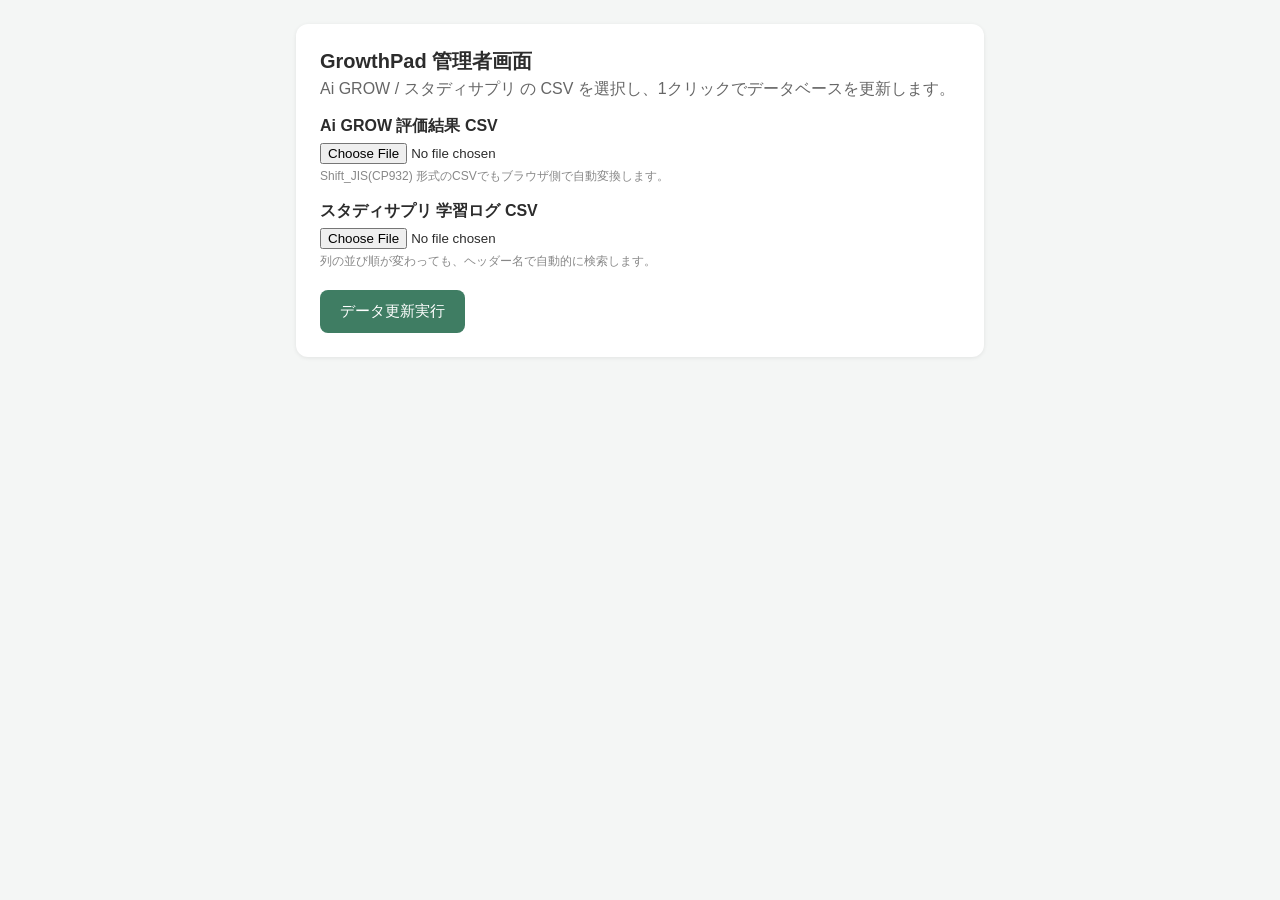
==== growthpad-app/gas/Admin.html @ e68665c2 "Add GrowthPad app based on system design spec PDF Implements the GrowthPad学習支援アプリ per the uploaded s" ====
<!DOCTYPE html>
<html>
<head>
  <base target="_top">
  <meta charset="utf-8">
  <style>
    body { font-family: 'Helvetica Neue', Arial, 'Hiragino Sans', sans-serif; background: #f4f6f5; margin: 0; padding: 24px; color: #2c2c2c; }
    .card { background: #fff; border-radius: 12px; padding: 24px; max-width: 640px; margin: 0 auto 20px; box-shadow: 0 1px 4px rgba(0,0,0,0.08); }
    h1 { font-size: 20px; margin: 0 0 4px; }
    p.lead { color: #666; margin-top: 0; }
    label { display: block; font-weight: 600; margin: 16px 0 6px; }
    input[type=file] { width: 100%; box-sizing: border-box; }
    button { margin-top: 20px; background: #3f7d63; color: #fff; border: none; border-radius: 8px; padding: 12px 20px; font-size: 15px; cursor: pointer; }
    button:disabled { background: #aaa; cursor: not-allowed; }
    #status { margin-top: 16px; padding: 12px; border-radius: 8px; display: none; white-space: pre-wrap; }
    #status.ok { display: block; background: #e5f4ec; color: #256a4a; }
    #status.err { display: block; background: #fbe7e7; color: #a33; }
    .hint { font-size: 12px; color: #888; margin-top: 4px; }
  </style>
</head>
<body>
  <div class="card">
    <h1>GrowthPad 管理者画面</h1>
    <p class="lead">Ai GROW / スタディサプリ の CSV を選択し、1クリックでデータベースを更新します。</p>

    <label for="aigrowFile">Ai GROW 評価結果 CSV</label>
    <input type="file" id="aigrowFile" accept=".csv">
    <div class="hint">Shift_JIS(CP932) 形式のCSVでもブラウザ側で自動変換します。</div>

    <label for="studysapuriFile">スタディサプリ 学習ログ CSV</label>
    <input type="file" id="studysapuriFile" accept=".csv">
    <div class="hint">列の並び順が変わっても、ヘッダー名で自動的に検索します。</div>

    <button id="updateBtn" onclick="runUpdate()">データ更新実行</button>
    <div id="status"></div>
  </div>

  <script>
    function readAsShiftJisText(file) {
      return new Promise(function (resolve, reject) {
        if (!file) { resolve(null); return; }
        var reader = new FileReader();
        reader.onload = function () {
          try {
            var decoder = new TextDecoder('shift_jis');
            resolve(decoder.decode(new Uint8Array(reader.result)));
          } catch (err) {
            reject(err);
          }
        };
        reader.onerror = function () { reject(reader.error); };
        reader.readAsArrayBuffer(file);
      });
    }

    function showStatus(message, isError) {
      var el = document.getElementById('status');
      el.textContent = message;
      el.className = isError ? 'err' : 'ok';
    }

    function callServer(type, csvText) {
      return new Promise(function (resolve, reject) {
        google.script.run
          .withSuccessHandler(resolve)
          .withFailureHandler(reject)
          .processCsvUpload(type, csvText);
      });
    }

    async function runUpdate() {
      var btn = document.getElementById('updateBtn');
      var aigrowFile = document.getElementById('aigrowFile').files[0];
      var studysapuriFile = document.getElementById('studysapuriFile').files[0];

      if (!aigrowFile && !studysapuriFile) {
        showStatus('少なくとも1つのCSVファイルを選択してください。', true);
        return;
      }

      btn.disabled = true;
      showStatus('データ更新中...', false);

      try {
        var results = [];
        if (aigrowFile) {
          var aigrowText = await readAsShiftJisText(aigrowFile);
          results.push(await callServer('AiGROW', aigrowText));
        }
        if (studysapuriFile) {
          var studyText = await readAsShiftJisText(studysapuriFile);
          results.push(await callServer('StudySapuri', studyText));
        }
        var summary = results.map(function (r) { return r.message; }).join('\n');
        showStatus('更新完了！\n' + summary, false);
      } catch (err) {
        showStatus('エラー: ' + (err && err.message ? err.message : err), true);
      } finally {
        btn.disabled = false;
      }
    }
  </script>
</body>
</html>
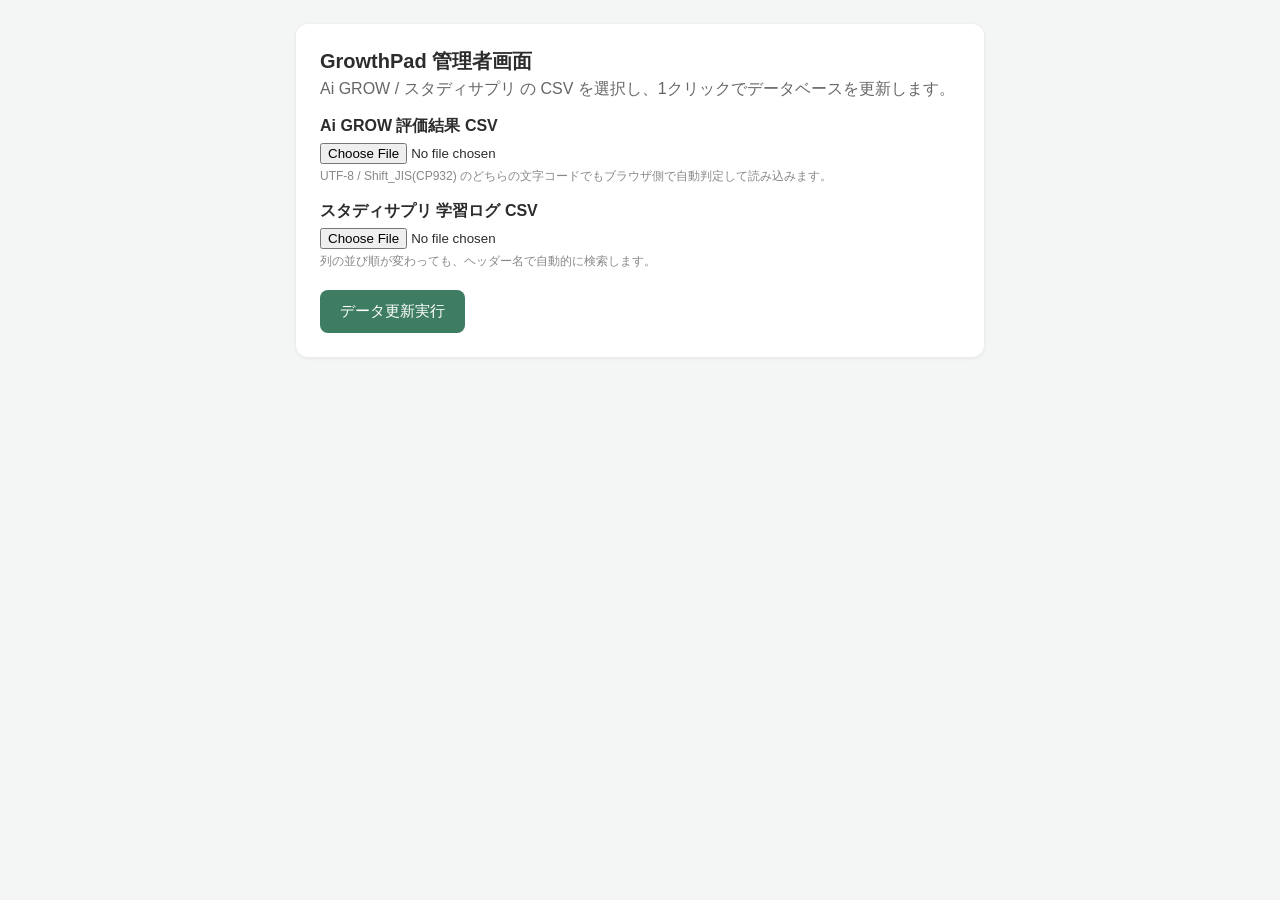
==== commit f3233673: "Auto-detect CSV encoding instead of forcing Shift_JIS CSV exports from Ai GROW / StudySapuri admin s" ====
--- a/growthpad-app/gas/Admin.html
+++ b/growthpad-app/gas/Admin.html
@@ -25,7 +25,7 @@
 
     <label for="aigrowFile">Ai GROW 評価結果 CSV</label>
     <input type="file" id="aigrowFile" accept=".csv">
-    <div class="hint">Shift_JIS(CP932) 形式のCSVでもブラウザ側で自動変換します。</div>
+    <div class="hint">UTF-8 / Shift_JIS(CP932) のどちらの文字コードでもブラウザ側で自動判定して読み込みます。</div>
 
     <label for="studysapuriFile">スタディサプリ 学習ログ CSV</label>
     <input type="file" id="studysapuriFile" accept=".csv">
@@ -36,14 +36,25 @@
   </div>
 
   <script>
-    function readAsShiftJisText(file) {
+    // CSVの文字コードはエクスポート元によって UTF-8 / Shift_JIS のどちらもあり得るため、
+    // まず UTF-8 として厳密デコードを試み、失敗したら Shift_JIS にフォールバックする。
+    function readAsTextAutoDetect(file) {
       return new Promise(function (resolve, reject) {
         if (!file) { resolve(null); return; }
         var reader = new FileReader();
         reader.onload = function () {
           try {
-            var decoder = new TextDecoder('shift_jis');
-            resolve(decoder.decode(new Uint8Array(reader.result)));
+            var bytes = new Uint8Array(reader.result);
+            // UTF-8 BOM (EF BB BF) が付いている場合はそれを取り除いて UTF-8 で読む
+            if (bytes.length >= 3 && bytes[0] === 0xEF && bytes[1] === 0xBB && bytes[2] === 0xBF) {
+              resolve(new TextDecoder('utf-8').decode(bytes.subarray(3)));
+              return;
+            }
+            try {
+              resolve(new TextDecoder('utf-8', { fatal: true }).decode(bytes));
+            } catch (utf8Error) {
+              resolve(new TextDecoder('shift_jis').decode(bytes));
+            }
           } catch (err) {
             reject(err);
           }
@@ -84,11 +95,11 @@
       try {
         var results = [];
         if (aigrowFile) {
-          var aigrowText = await readAsShiftJisText(aigrowFile);
+          var aigrowText = await readAsTextAutoDetect(aigrowFile);
           results.push(await callServer('AiGROW', aigrowText));
         }
         if (studysapuriFile) {
-          var studyText = await readAsShiftJisText(studysapuriFile);
+          var studyText = await readAsTextAutoDetect(studysapuriFile);
           results.push(await callServer('StudySapuri', studyText));
         }
         var summary = results.map(function (r) { return r.message; }).join('\n');
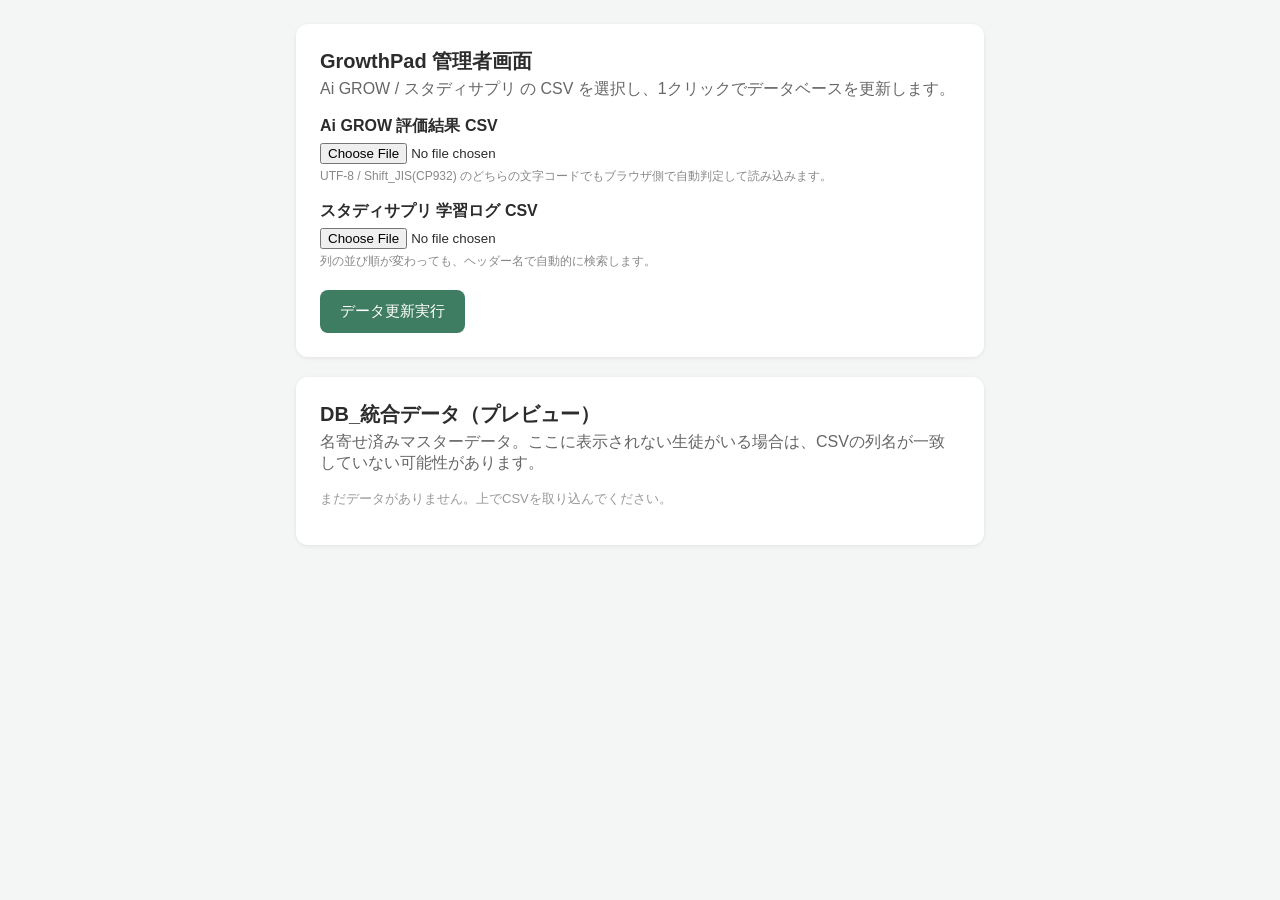
==== commit 3ec0b149: "Add DB_統合データ preview and header-mismatch warnings to admin screen The admin screen only ever showed " ====
--- a/growthpad-app/gas/Admin.html
+++ b/growthpad-app/gas/Admin.html
@@ -16,6 +16,11 @@
     #status.ok { display: block; background: #e5f4ec; color: #256a4a; }
     #status.err { display: block; background: #fbe7e7; color: #a33; }
     .hint { font-size: 12px; color: #888; margin-top: 4px; }
+    table { width: 100%; border-collapse: collapse; margin-top: 16px; font-size: 13px; }
+    th, td { text-align: left; padding: 8px 10px; border-bottom: 1px solid #eee; }
+    th { color: #777; font-weight: 600; }
+    .type-badge { display: inline-block; background: #e5f4ec; color: #256a4a; padding: 2px 10px; border-radius: 999px; font-weight: 600; font-size: 12px; white-space: nowrap; }
+    .empty { color: #999; font-size: 13px; }
   </style>
 </head>
 <body>
@@ -35,7 +40,47 @@
     <div id="status"></div>
   </div>
 
+  <div class="card">
+    <h1>DB_統合データ（プレビュー）</h1>
+    <p class="lead">名寄せ済みマスターデータ。ここに表示されない生徒がいる場合は、CSVの列名が一致していない可能性があります。</p>
+    <div id="preview"><p class="empty">まだデータがありません。上でCSVを取り込んでください。</p></div>
+  </div>
+
   <script>
+    function renderPreview(preview) {
+      var el = document.getElementById('preview');
+      if (!preview || !preview.rows || preview.rows.length === 0) {
+        el.innerHTML = '<p class="empty">DB_統合データ は空です。CSVのヘッダー名がAi GROW/スタディサプリの実際の列名と一致しているかご確認ください。</p>';
+        return;
+      }
+      var rowsHtml = preview.rows.map(function (row) {
+        return '<tr>' +
+          '<td>' + escapeHtml(row['氏名']) + '</td>' +
+          '<td>' + escapeHtml(row['クラス']) + '</td>' +
+          '<td>' + escapeHtml(row['自己効力感']) + '</td>' +
+          '<td>' + escapeHtml(row['学習時間']) + '</td>' +
+          '<td><span class="type-badge">' + escapeHtml(row['タイプ判定']) + '</span></td>' +
+          '</tr>';
+      }).join('');
+      el.innerHTML = '<p>現在 ' + preview.rows.length + ' 名分のデータが統合されています。</p>' +
+        '<table><thead><tr><th>氏名</th><th>クラス</th><th>自己効力感</th><th>学習時間(分)</th><th>タイプ判定</th></tr></thead>' +
+        '<tbody>' + rowsHtml + '</tbody></table>';
+    }
+
+    function escapeHtml(v) {
+      return String(v == null ? '' : v).replace(/[&<>"']/g, function (c) {
+        return { '&': '&amp;', '<': '&lt;', '>': '&gt;', '"': '&quot;', "'": '&#39;' }[c];
+      });
+    }
+
+    function loadPreview() {
+      google.script.run
+        .withSuccessHandler(renderPreview)
+        .withFailureHandler(function (err) {
+          console.error(err);
+        })
+        .getIntegratedPreview();
+    }
     // CSVの文字コードはエクスポート元によって UTF-8 / Shift_JIS のどちらもあり得るため、
     // まず UTF-8 として厳密デコードを試み、失敗したら Shift_JIS にフォールバックする。
     function readAsTextAutoDetect(file) {
@@ -104,12 +149,15 @@
         }
         var summary = results.map(function (r) { return r.message; }).join('\n');
         showStatus('更新完了！\n' + summary, false);
+        loadPreview();
       } catch (err) {
         showStatus('エラー: ' + (err && err.message ? err.message : err), true);
       } finally {
         btn.disabled = false;
       }
     }
+
+    loadPreview();
   </script>
 </body>
 </html>
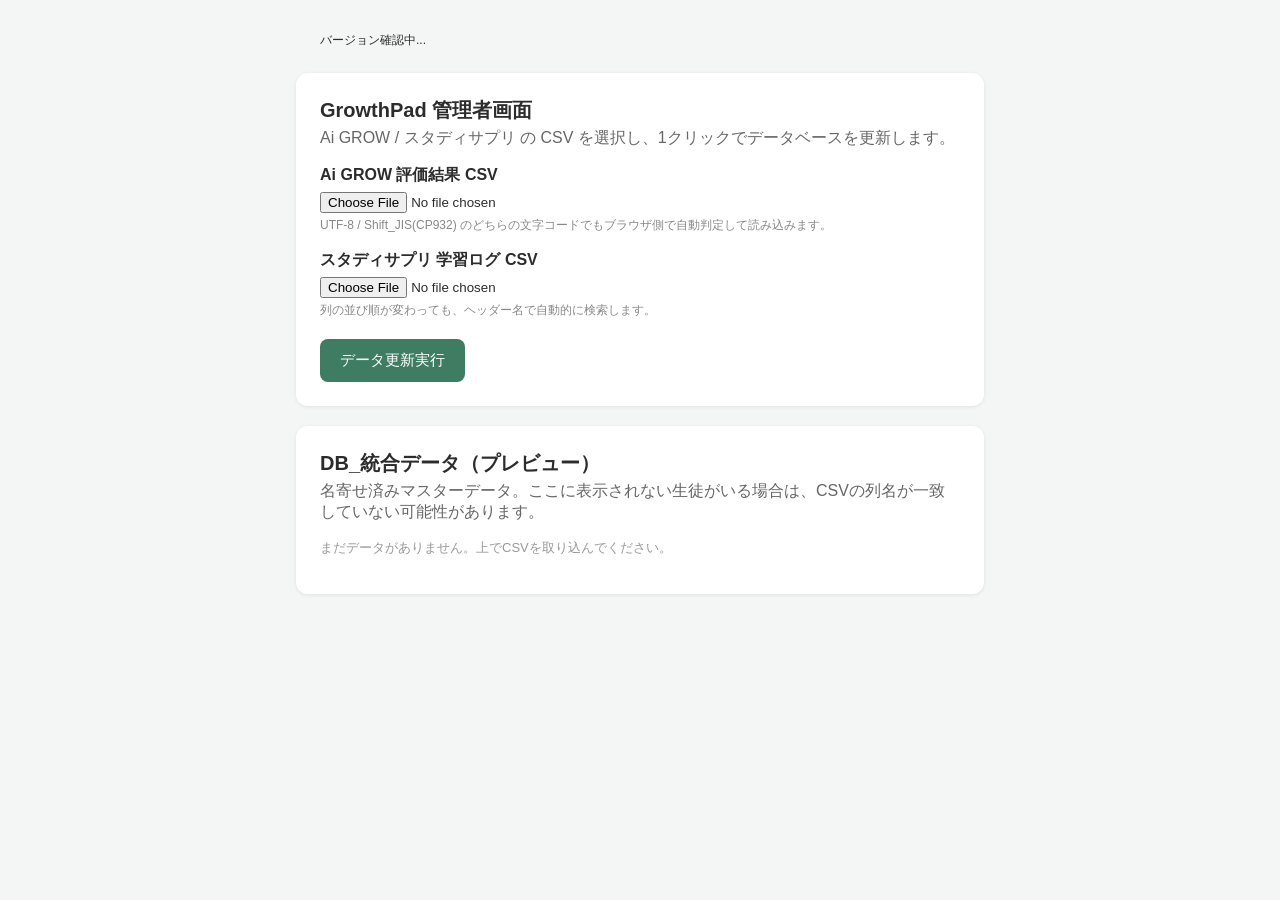
==== commit 345c04ec: "Add a version banner to catch stale-paste sync issues in the GAS editor Several rounds of confusing " ====
--- a/growthpad-app/gas/Admin.html
+++ b/growthpad-app/gas/Admin.html
@@ -21,9 +21,13 @@
     th { color: #777; font-weight: 600; }
     .type-badge { display: inline-block; background: #e5f4ec; color: #256a4a; padding: 2px 10px; border-radius: 999px; font-weight: 600; font-size: 12px; white-space: nowrap; }
     .empty { color: #999; font-size: 13px; }
+    #versionBanner { font-size: 12px; padding: 8px 12px; border-radius: 8px; margin-bottom: 16px; max-width: 640px; margin-left: auto; margin-right: auto; }
+    #versionBanner.match { background: #f0f0f0; color: #888; }
+    #versionBanner.mismatch { background: #fbe7e7; color: #a33; font-weight: 600; }
   </style>
 </head>
 <body>
+  <div id="versionBanner">バージョン確認中...</div>
   <div class="card">
     <h1>GrowthPad 管理者画面</h1>
     <p class="lead">Ai GROW / スタディサプリ の CSV を選択し、1クリックでデータベースを更新します。</p>
@@ -47,6 +51,30 @@
   </div>
 
   <script>
+    // Admin.html を貼り直すたびに、Code.gs の APP_VERSION と同じ値に更新する。
+    // ここが一致しなければ、Code.gs か Admin.html のどちらかが貼り付け漏れ。
+    var EXPECTED_VERSION = '2026-07-26-strengths-v1';
+
+    function checkVersion() {
+      var el = document.getElementById('versionBanner');
+      google.script.run
+        .withSuccessHandler(function (serverVersion) {
+          if (serverVersion === EXPECTED_VERSION) {
+            el.textContent = 'バージョン: ' + serverVersion + '（Admin.html / Code.gs は同期済み）';
+            el.className = 'match';
+          } else {
+            el.textContent = '⚠ バージョン不一致: この画面(Admin.html)は ' + EXPECTED_VERSION +
+              ' ですが、サーバー(Code.gs)は ' + serverVersion + ' です。Code.gs を最新の内容に貼り直してください。';
+            el.className = 'mismatch';
+          }
+        })
+        .withFailureHandler(function () {
+          el.textContent = '⚠ サーバー(Code.gs)のバージョンを取得できませんでした。Code.gs が古いバージョンのままの可能性があります（getAppVersion 関数が見つかりません）。最新の内容に貼り直してください。';
+          el.className = 'mismatch';
+        })
+        .getAppVersion();
+    }
+
     function renderPreview(preview) {
       var el = document.getElementById('preview');
       if (!preview || !preview.rows || preview.rows.length === 0) {
@@ -54,16 +82,20 @@
         return;
       }
       var rowsHtml = preview.rows.map(function (row) {
+        var strengths = row['強み'] || [];
+        var strengthBadges = strengths.length > 0
+          ? strengths.map(function (s) { return '<span class="type-badge">' + escapeHtml(s.competency) + '</span>'; }).join(' ')
+          : '<span class="empty">-</span>';
         return '<tr>' +
           '<td>' + escapeHtml(row['氏名']) + '</td>' +
           '<td>' + escapeHtml(row['クラス']) + '</td>' +
-          '<td>' + escapeHtml(row['自己効力感']) + '</td>' +
-          '<td>' + escapeHtml(row['学習時間']) + '</td>' +
-          '<td><span class="type-badge">' + escapeHtml(row['タイプ判定']) + '</span></td>' +
+          '<td>' + escapeHtml(row['学習時間(分)']) + '</td>' +
+          '<td>' + escapeHtml(row['講義完了数']) + '</td>' +
+          '<td>' + strengthBadges + '</td>' +
           '</tr>';
       }).join('');
       el.innerHTML = '<p>現在 ' + preview.rows.length + ' 名分のデータが統合されています。</p>' +
-        '<table><thead><tr><th>氏名</th><th>クラス</th><th>自己効力感</th><th>学習時間(分)</th><th>タイプ判定</th></tr></thead>' +
+        '<table><thead><tr><th>氏名</th><th>クラス</th><th>学習時間(分)</th><th>講義完了数</th><th>強み（特に高いコンピテンシー）</th></tr></thead>' +
         '<tbody>' + rowsHtml + '</tbody></table>';
     }
 
@@ -73,9 +105,17 @@
       });
     }
 
+    // ページ読み込み時と更新後の2回 loadPreview() が呼ばれる可能性があり、
+    // サーバー往復のタイミング次第では古いレスポンスが後から返ってきて
+    // 新しい表示を上書きしてしまうことがある。リクエストIDで最新のものだけ反映する。
+    var previewRequestId = 0;
     function loadPreview() {
+      var requestId = ++previewRequestId;
       google.script.run
-        .withSuccessHandler(renderPreview)
+        .withSuccessHandler(function (preview) {
+          if (requestId !== previewRequestId) return; // 古いレスポンスは無視
+          renderPreview(preview);
+        })
         .withFailureHandler(function (err) {
           console.error(err);
         })
@@ -157,6 +197,7 @@
       }
     }
 
+    checkVersion();
     loadPreview();
   </script>
 </body>
